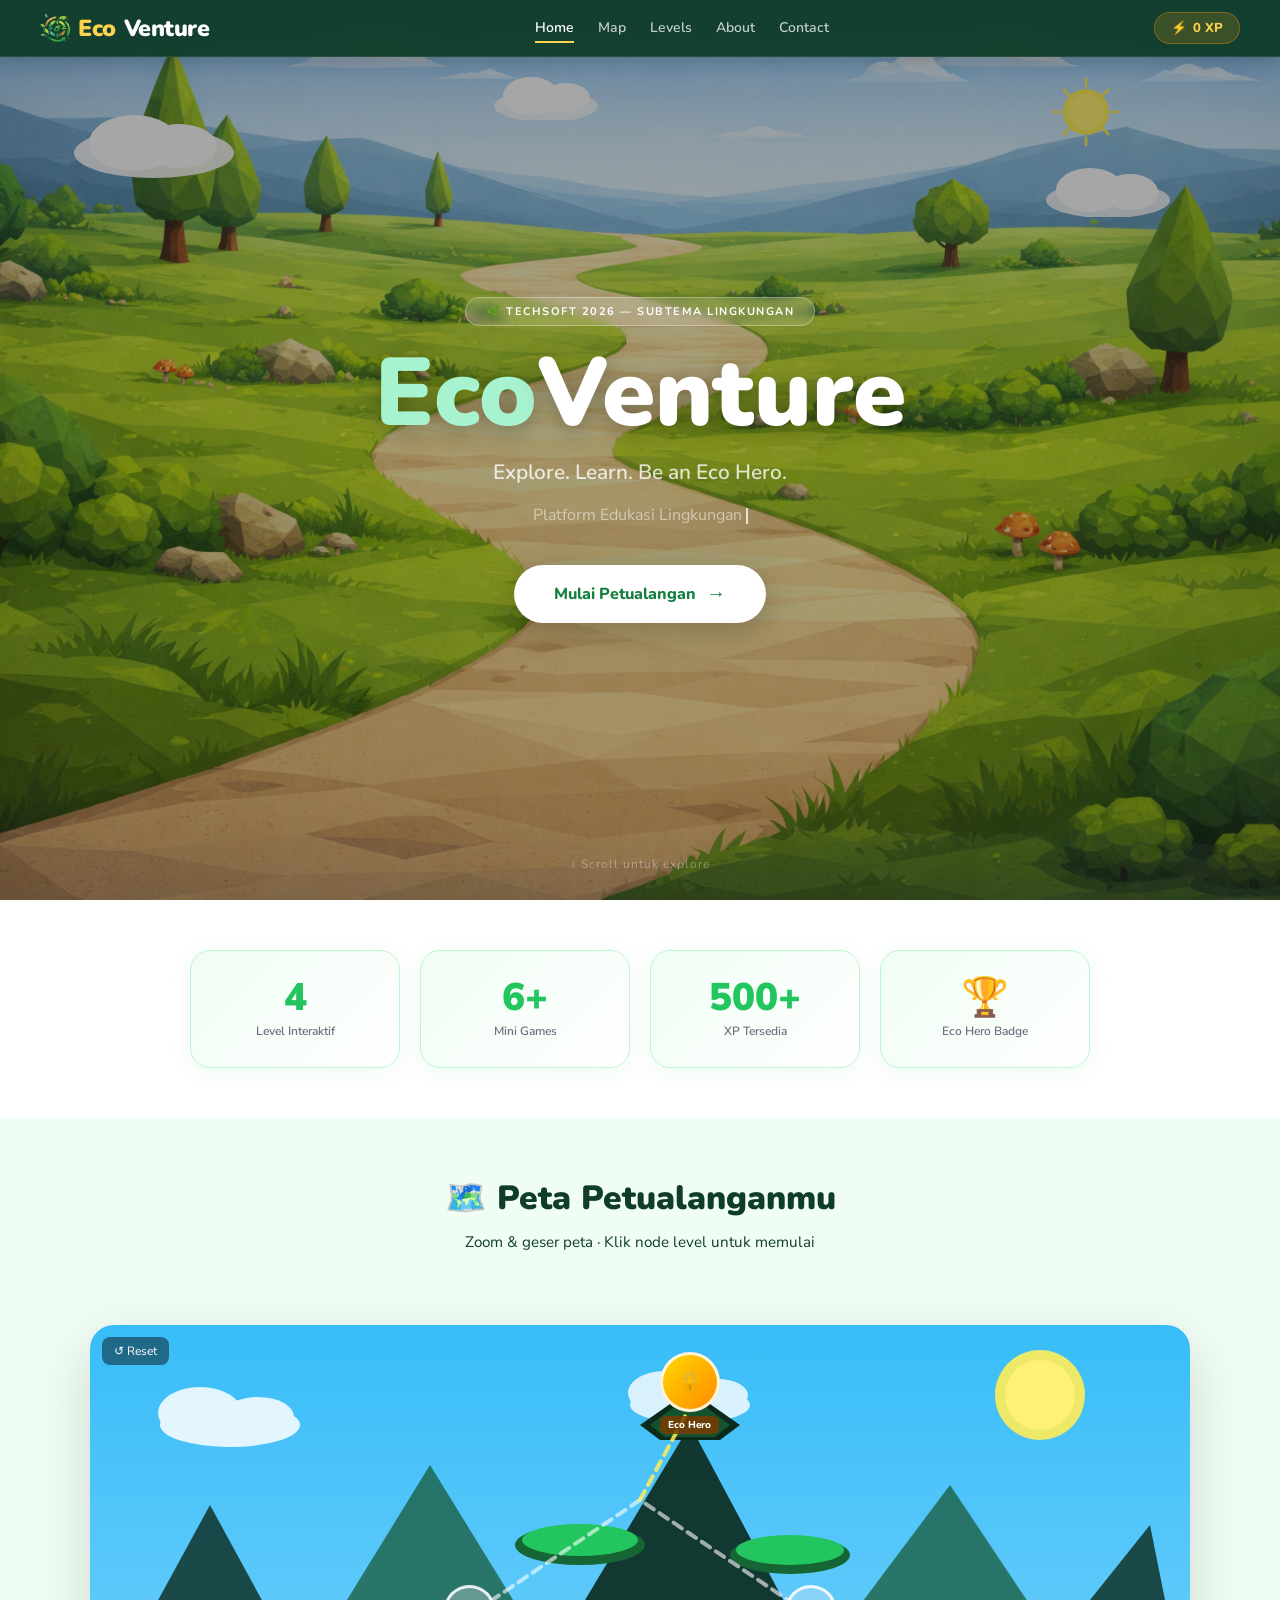
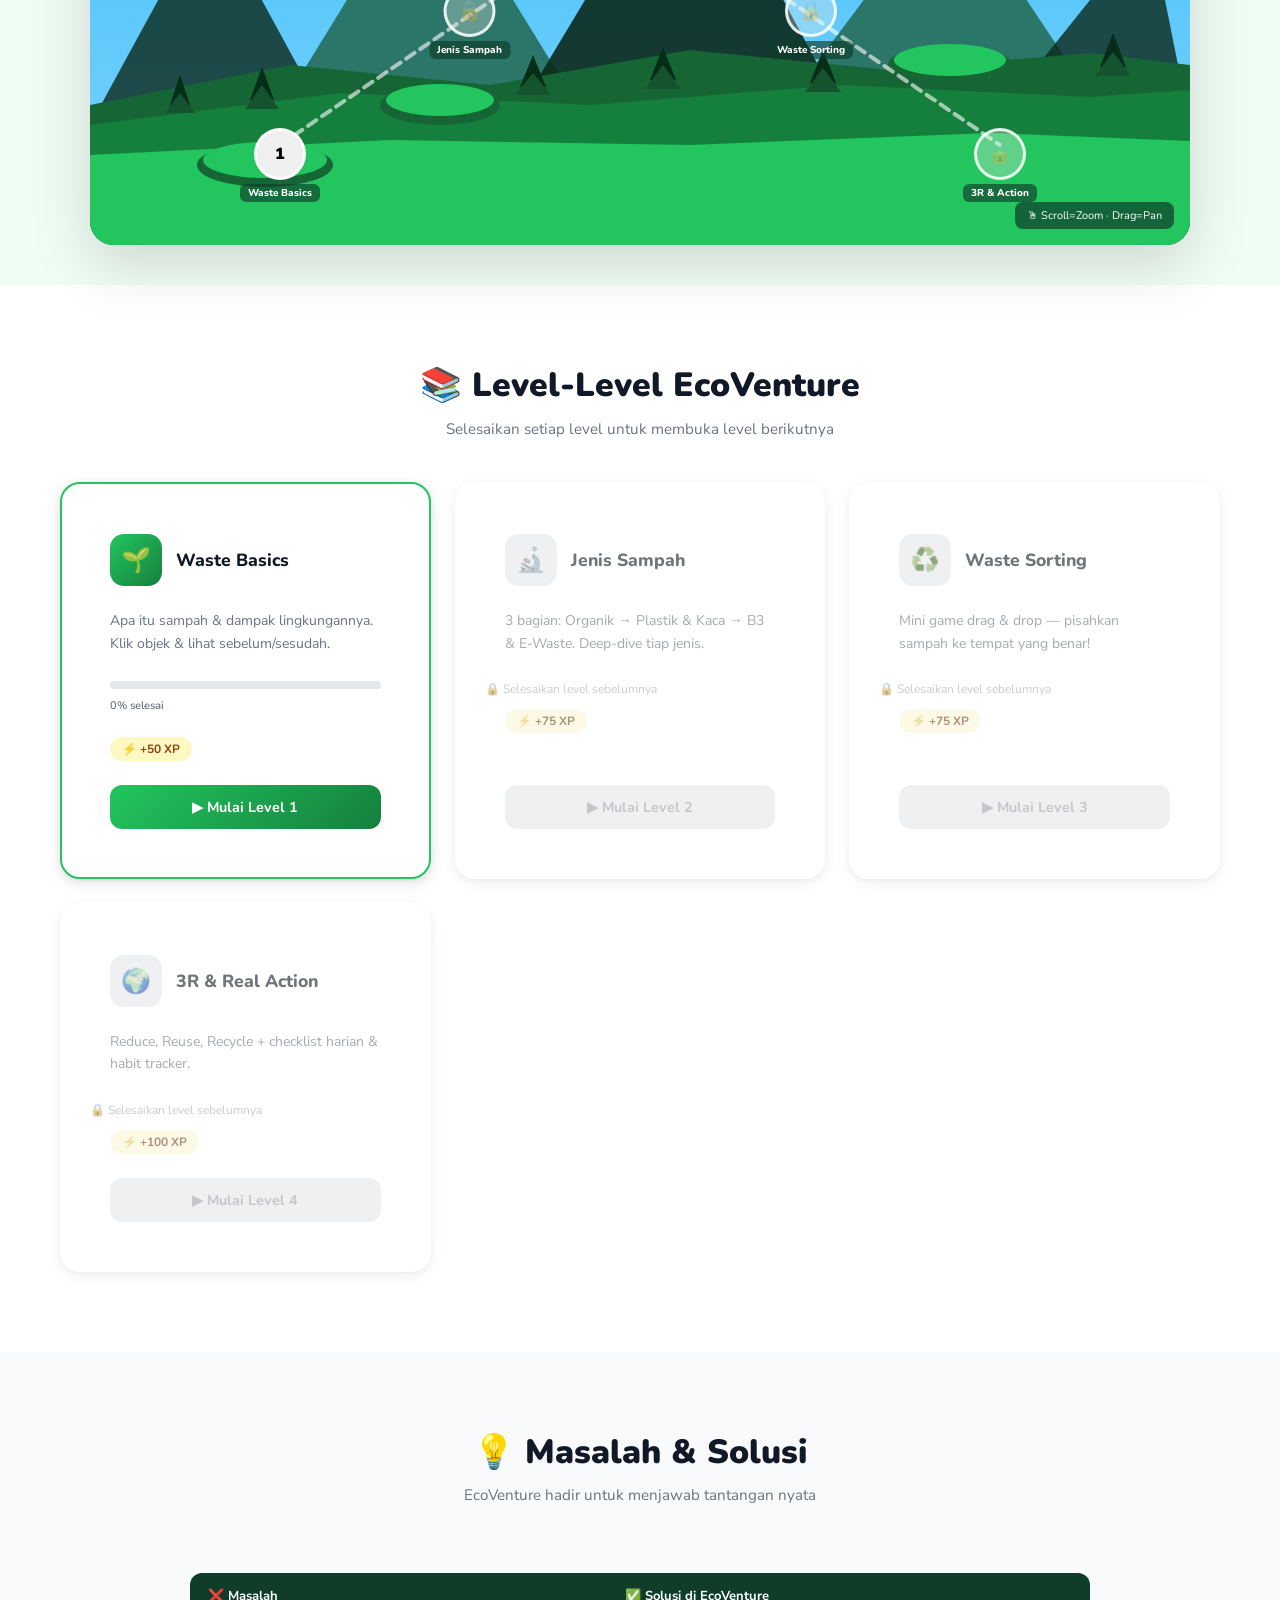
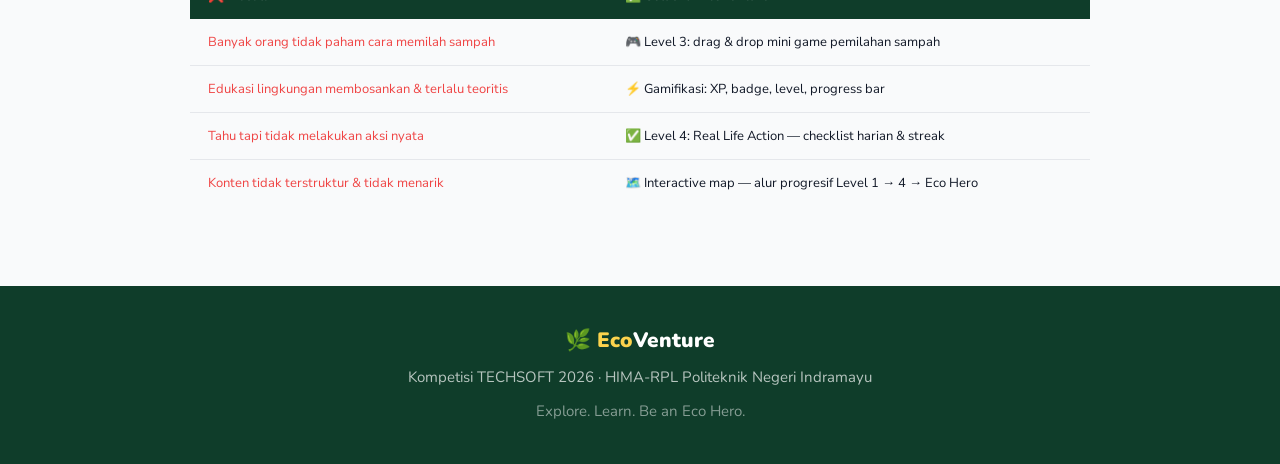
==== index.html @ c4dda7bf "Add files via upload" ====
<!DOCTYPE html>
<html lang="id">
<head>
<meta charset="UTF-8">
<meta name="viewport" content="width=device-width,initial-scale=1.0">
<title>EcoVenture — Explore. Learn. Be an Eco Hero.</title>
<meta name="description" content="Platform edukasi lingkungan berbasis gamifikasi. Selesaikan level, kumpulkan XP, dan jadilah Eco Hero!">
<link rel="preconnect" href="https://fonts.googleapis.com">
<link href="https://fonts.googleapis.com/css2?family=Nunito:wght@400;600;700;800;900&family=Nunito+Sans:wght@400;600&display=swap" rel="stylesheet">
<link rel="stylesheet" href="css/main.css">
<link rel="icon" type="image/svg+xml" href="/favicon.svg" />
<script type="module" crossorigin src="/assets/index-Bu__6EXt.js"></script>
<link rel="stylesheet" crossorigin href="/assets/index-DVGORi05.css">
<style>
/* ── Hero ── */
.hero {
  min-height: 100vh;
  background: url('assets/land1.png') center/cover no-repeat;
  position: relative;
  overflow: hidden;

  display: flex;
  flex-direction: column;
  justify-content: center;
  align-items: center;

  text-align: center;
  padding: 100px 20px 80px;
  color: #fff;
}
.hero::before {
  content: ''; position: absolute; inset: 0;
  background: url("data:image/svg+xml,%3Csvg width='80' height='80' viewBox='0 0 80 80' xmlns='http://www.w3.org/2000/svg'%3E%3Cg fill='none'%3E%3Ccircle cx='40' cy='40' r='30' stroke='%23ffffff' stroke-opacity='0.03' stroke-width='1'/%3E%3C/g%3E%3C/svg%3E");
  pointer-events: none;
}
.hero::after {
  content: '';
  position: absolute;
  inset: 0;
  background: rgba(0,0,0,0.35); /* atur 0.2–0.5 sesuai selera */
  z-index: 1;
}
.hero-text {
  position: relative;
  z-index: 2;
}
.hero-badge {
  display: inline-block; background: rgba(255,255,255,.15);
  border: 1px solid rgba(255,255,255,.3); border-radius: 50px;
  padding: 6px 20px; font-size: 11px; font-weight: 700; letter-spacing: 1.5px;
  text-transform: uppercase; margin-bottom: 20px; backdrop-filter: blur(4px);
}
.hero-logo {
  font-size: clamp(3.5rem, 9vw, 6rem); font-weight: 900;
  line-height: 1; margin-bottom: 12px; position: relative;
  text-shadow: 0 4px 24px rgba(0,0,0,.3);
}
.hero-logo .eco { color: #A7F3D0; }
.hero-logo .venture { color: #fff; }
.hero-tagline {
  font-size: clamp(1rem, 2.5vw, 1.3rem); font-weight: 600;
  opacity: .9; margin-bottom: 10px;
}
.hero-typewriter {
  font-size: clamp(.85rem, 2vw, 1rem); opacity: .75;
  min-height: 1.6em; margin-bottom: 36px; font-family: 'Nunito Sans', sans-serif;
}
.cursor {
  display: inline-block; width: 2px; height: 1em;
  background: #fff; vertical-align: middle;
  animation: blink 1s step-end infinite;
}
@keyframes blink { 0%,100%{opacity:1} 50%{opacity:0} }
.hero-cta {
  background: #fff; color: #15803D;
  padding: 16px 40px; border-radius: 50px;
  font-weight: 800; font-size: 1rem; text-decoration: none;
  display: inline-flex; align-items: center; gap: 10px;
  box-shadow: 0 8px 32px rgba(0,0,0,.2);
  transition: all .25s; position: relative;
}
.hero-cta:hover { background: #A7F3D0; transform: translateY(-3px) scale(1.03); box-shadow: 0 14px 40px rgba(0,0,0,.25); }
.hero-cta .arrow { transition: transform .25s; font-size: 1.2rem; }
.hero-cta:hover .arrow { transform: translateX(5px); }
.scroll-hint {
  position: absolute; bottom: 28px; left: 50%; transform: translateX(-50%);
  font-size: 12px; opacity: .6; letter-spacing: 1px;
  animation: bounce 2s ease-in-out infinite;
}
@keyframes bounce { 0%,100%{transform:translateX(-50%) translateY(0)} 50%{transform:translateX(-50%) translateY(8px)} }

/* Landscape SVG */
.hero-landscape {
  position: absolute; bottom: 0; left: 0; width: 100%; pointer-events: none; z-index: 1;
}
.hero-text { position: relative; z-index: 2; }
.hero-clouds { position: absolute; inset: 0; pointer-events: none; z-index: 1; }
.hero-cloud { position: absolute; animation: cloudFloat 8s ease-in-out infinite; }
.hero-cloud:nth-child(2){animation-delay:-3s;animation-duration:11s}
.hero-cloud:nth-child(3){animation-delay:-6s;animation-duration:7s}
@keyframes cloudFloat{0%,100%{transform:translateX(0)}50%{transform:translateX(20px)}}
@keyframes spin{from{transform:rotate(0deg)}to{transform:rotate(360deg)}}

/* Stats */
.stats-strip { background: #fff; padding: 50px 40px; }
.stats-row { display: flex; gap: 20px; flex-wrap: wrap; justify-content: center; max-width: 900px; margin: 0 auto; }
.stat-box {
  background: linear-gradient(135deg, #F0FDF4, #fff);
  border: 1.5px solid #BBF7D0; border-radius: 20px;
  padding: 28px 32px; text-align: center; flex: 1; min-width: 150px;
  box-shadow: 0 4px 20px rgba(34,197,94,.08);
  transition: transform .25s, box-shadow .25s;
}
.stat-box:hover { transform: translateY(-4px); box-shadow: 0 12px 32px rgba(34,197,94,.15); }
.stat-box .num { font-size: 2.4rem; font-weight: 900; color: var(--green); line-height: 1; }
.stat-box .lbl { font-size: 12px; color: #6B7280; font-weight: 600; margin-top: 6px; }

/* Levels grid */
.levels-grid {
  display: grid;
  grid-template-columns: repeat(auto-fill, minmax(280px, 1fr));
  gap: 24px; max-width: 1200px; margin: 0 auto; padding: 0 20px;
}
.level-card {
  background: #fff; border-radius: 20px;
  padding: 28px; box-shadow: var(--shadow-md);
  border: 2px solid transparent;
  transition: transform .3s, box-shadow .3s;
  display: flex; flex-direction: column; gap: 12px;
}
.level-card:hover:not(.locked) { transform: translateY(-6px); box-shadow: var(--shadow-xl); }
.level-card.active { border-color: var(--green); }
.level-card.done { border-color: #86EFAC; background: linear-gradient(135deg,#F0FDF4,#fff); }
.level-card.locked { opacity: .6; filter: grayscale(.4); }
.card-header { display: flex; align-items: center; gap: 14px; }
.card-num {
  width: 52px; height: 52px; border-radius: 14px;
  display: flex; align-items: center; justify-content: center;
  font-size: 1.5rem; font-weight: 900; flex-shrink: 0;
  background: linear-gradient(135deg, #22C55E, #15803D); color: #fff;
}
.card-num.done { background: linear-gradient(135deg, #86EFAC, #22C55E); }
.card-num.locked { background: #E5E7EB; color: #9CA3AF; }
.card-title { font-size: 1.1rem; font-weight: 800; color: #111827; }
.card-desc { font-size: .875rem; color: #6B7280; line-height: 1.6; }
.progress-wrap { display: flex; flex-direction: column; gap: 5px; }
.progress-bar { height: 8px; background: #E5E7EB; border-radius: 99px; overflow: hidden; }
.progress-fill { height: 100%; background: linear-gradient(90deg, #22C55E, #15803D); border-radius: 99px; transition: width .6s; }
.progress-label { font-size: 11px; color: #6B7280; font-weight: 600; }
.card-xp {
  display: inline-flex; align-items: center; gap: 5px;
  background: #FEF9C3; color: #92400E; border-radius: 99px;
  padding: 4px 12px; font-size: 12px; font-weight: 700; width: fit-content;
}
.card-cta {
  background: linear-gradient(135deg, #22C55E, #15803D);
  color: #fff; border-radius: 12px; padding: 12px 20px;
  font-weight: 700; font-size: .9rem; text-decoration: none;
  text-align: center; margin-top: auto;
  transition: opacity .2s, transform .2s;
}
.card-cta:hover:not(.locked) { opacity: .9; transform: translateY(-1px); }
.card-cta.locked { background: #E5E7EB; color: #9CA3AF; cursor: not-allowed; }

/* Problem/Solution table */
.prob-sol { width:100%; border-collapse:collapse; margin-top:24px; }
.prob-sol th { background: var(--forest); color:#fff; padding:14px 18px; text-align:left; font-size:13px; font-weight:700; }
.prob-sol th:first-child { border-radius: 12px 0 0 0; }
.prob-sol th:last-child { border-radius: 0 12px 0 0; }
.prob-sol td { padding:14px 18px; border-bottom:1px solid #E5E7EB; font-size:13px; vertical-align:top; }
.prob-sol tr:last-child td { border-bottom:none; }
.prob-sol tr:nth-child(even) td { background:#F9FAFB; }
.prob-sol tr td:first-child { color: #EF4444; }

/* Intro modal */
#intro-modal {
  position:fixed; inset:0; z-index:3000;
  background:rgba(0,0,0,.75); backdrop-filter:blur(8px);
  display:flex; align-items:center; justify-content:center; padding:20px;
  opacity:0; pointer-events:none; transition:.4s;
}
#intro-modal.open { opacity:1; pointer-events:all; }
.intro-box {
  background: linear-gradient(145deg, #0F3D2A, #1A5C3A);
  color:#fff; border-radius:28px; padding:40px; max-width:540px; width:100%;
  box-shadow: 0 30px 80px rgba(0,0,0,.5);
  border: 1px solid rgba(255,255,255,.1);
  transform: scale(.9) translateY(20px); transition:.4s;
}
#intro-modal.open .intro-box { transform: scale(1) translateY(0); }
.intro-box .story {
  font-family:'Nunito Sans',sans-serif; font-size:15px; line-height:1.8;
  color:rgba(255,255,255,.88); margin:20px 0; min-height:80px;
}
.intro-progress { display:flex; gap:6px; margin-bottom:20px; }
.intro-dot { width:8px; height:8px; border-radius:50%; background:rgba(255,255,255,.3); transition:.3s; }
.intro-dot.active { background:var(--amber-lt); width:20px; border-radius:4px; }
.intro-btn {
  background: var(--green); color:#fff; border-radius:12px;
  padding:12px 28px; font-weight:700; font-size:14px; border:none; cursor:pointer;
  transition:.2s; font-family:'Nunito',sans-serif;
}
.intro-btn:hover { background:#16A34A; transform:scale(1.03); }
.intro-btn-skip {
  background:rgba(255,255,255,.1); color:rgba(255,255,255,.7);
  border:1px solid rgba(255,255,255,.2);
}

/* Map path SVG */
.path-svg { position:absolute; top:0; left:0; width:100%; height:100%; z-index:10; pointer-events:none; }

/* Section utility */
.section { padding: 80px 40px; }
.section-bg-white { background: #fff; }
.section-bg-light { background: #F9FAFB; }
.section-title { font-size: clamp(1.5rem, 3vw, 2.1rem); font-weight: 900; text-align: center; margin-bottom: 10px; color: #111827; }
.section-sub { text-align: center; color: #6B7280; font-size: .95rem; margin-bottom: 40px; }
.reveal { opacity:0; transform:translateY(30px); transition:.6s ease; }
.reveal.visible { opacity:1; transform:none; }
</style>
</head>
<body>

<!-- Nav injected by JS -->
<div id="nav-placeholder"></div>
<script src="js/state.js"></script>
<script src="js/nav.js"></script>

<!-- ══════ HERO ══════ -->
<section class="hero" id="hero">
  <div class="hero-clouds" aria-hidden="true">
    <svg class="hero-cloud" style="top:12%;left:5%;width:180px" viewBox="0 0 180 70" xmlns="http://www.w3.org/2000/svg">
      <ellipse cx="90" cy="45" rx="80" ry="25" fill="white" opacity=".9"/>
      <ellipse cx="70" cy="35" rx="45" ry="28" fill="white"/>
      <ellipse cx="115" cy="38" rx="38" ry="22" fill="white"/>
    </svg>
    <svg class="hero-cloud" style="top:18%;right:8%;width:140px" viewBox="0 0 140 55" xmlns="http://www.w3.org/2000/svg">
      <ellipse cx="70" cy="38" rx="62" ry="18" fill="white" opacity=".85"/>
      <ellipse cx="52" cy="28" rx="34" ry="22" fill="white"/>
      <ellipse cx="92" cy="30" rx="28" ry="18" fill="white"/>
    </svg>
    <svg class="hero-cloud" style="top:8%;left:38%;width:120px" viewBox="0 0 120 48" xmlns="http://www.w3.org/2000/svg">
      <ellipse cx="60" cy="34" rx="52" ry="16" fill="white" opacity=".75"/>
      <ellipse cx="45" cy="24" rx="28" ry="19" fill="white"/>
      <ellipse cx="80" cy="26" rx="24" ry="15" fill="white"/>
    </svg>
    <!-- Sun spinning -->
    <svg style="position:absolute;top:8%;right:12%;width:80px;animation:spin 60s linear infinite" viewBox="0 0 90 90" xmlns="http://www.w3.org/2000/svg">
      <circle cx="45" cy="45" r="26" fill="#FFEE58"/>
      <circle cx="45" cy="45" r="20" fill="#FFF176"/>
      <g stroke="#FFEE58" stroke-width="3" stroke-linecap="round">
        <line x1="45" y1="8"  x2="45" y2="16"/>
        <line x1="45" y1="74" x2="45" y2="82"/>
        <line x1="8"  y1="45" x2="16" y2="45"/>
        <line x1="74" y1="45" x2="82" y2="45"/>
        <line x1="20" y1="20" x2="26" y2="26"/>
        <line x1="64" y1="64" x2="70" y2="70"/>
        <line x1="70" y1="20" x2="64" y2="26"/>
        <line x1="26" y1="64" x2="20" y2="70"/>
      </g>
    </svg>
  </div>

  <div class="hero-text">
    <div class="hero-badge">🌿 TECHSOFT 2026 — Subtema Lingkungan</div>
    <h1 class="hero-logo"><span class="eco">Eco</span><span class="venture">Venture</span></h1>
    <p class="hero-tagline">Explore. Learn. Be an Eco Hero.</p>
    <p class="hero-typewriter" id="typewriter"><span class="cursor"></span></p>
    <a href="#" class="hero-cta" id="start-btn">
      Mulai Petualangan <span class="arrow">→</span>
    </a>
  </div>

  <!-- Low-poly landscape -->
  
  <div class="scroll-hint">↓ Scroll untuk explore</div>
</section>

<!-- ══════ STATS ══════ -->
<div class="stats-strip">
  <div class="stats-row reveal">
    <div class="stat-box"><div class="num">4</div><div class="lbl">Level Interaktif</div></div>
    <div class="stat-box"><div class="num">6+</div><div class="lbl">Mini Games</div></div>
    <div class="stat-box"><div class="num">500+</div><div class="lbl">XP Tersedia</div></div>
    <div class="stat-box"><div class="num">🏆</div><div class="lbl">Eco Hero Badge</div></div>
  </div>
</div>

<!-- ══════ MAP ══════ -->
<section id="map-section" style="background:#F0FDF4;padding:60px 0 40px">
  <div style="text-align:center;padding:0 20px 30px">
    <h2 class="section-title reveal">🗺️ Peta Petualanganmu</h2>
    <p class="section-sub reveal">Zoom &amp; geser peta · Klik node level untuk memulai</p>
  </div>

  <div class="map-container" id="map-wrapper" style="cursor:grab">
    <div class="map-scene" id="map-scene">

      <svg viewBox="0 0 1100 520" xmlns="http://www.w3.org/2000/svg"
           style="position:absolute;width:100%;height:100%;top:0;left:0">
        <defs>
          <linearGradient id="skyGrad" x1="0" y1="0" x2="0" y2="1">
            <stop offset="0%"   stop-color="#38BDF8"/>
            <stop offset="100%" stop-color="#7DD3FC"/>
          </linearGradient>
        </defs>
        <rect width="1100" height="520" fill="url(#skyGrad)"/>
        <!-- Sun -->
        <circle cx="950" cy="70" r="45" fill="#FFEE58" opacity=".9"/>
        <circle cx="950" cy="70" r="35" fill="#FFF176"/>
        <!-- Mountains -->
        <polygon points="0,400 120,180 240,400"    fill="#0a2a1c" opacity=".8"/>
        <polygon points="180,400 340,140 500,400"  fill="#14532d" opacity=".7"/>
        <polygon points="420,400 600,100 760,400"  fill="#0a2a1c" opacity=".9"/>
        <polygon points="680,400 860,160 1020,400" fill="#14532d" opacity=".7"/>
        <polygon points="900,400 1060,200 1100,400" fill="#0a2a1c" opacity=".8"/>
        <!-- Ground -->
        <polygon points="0,380 200,340 400,360 600,325 800,345 1000,328 1100,340 1100,520 0,520" fill="#166534"/>
        <polygon points="0,400 250,368 500,380 750,360 1000,372 1100,365 1100,520 0,520" fill="#15803D"/>
        <polygon points="0,430 300,415 600,420 900,408 1100,416 1100,520 0,520" fill="#22C55E"/>
        <!-- Trees -->
        <g fill="#052e16">
          <polygon points="80,380  90,350  100,380"/><polygon points="75,388  90,368 105,388" fill="#14532d"/>
          <polygon points="160,375 172,342 184,375"/><polygon points="155,384 172,360 189,384" fill="#14532d"/>
          <polygon points="430,362 443,330 456,362"/><polygon points="425,370 443,348 461,370" fill="#14532d"/>
          <polygon points="560,355 573,322 586,355"/><polygon points="555,364 573,340 591,364" fill="#14532d"/>
          <polygon points="720,358 733,325 746,358"/><polygon points="715,367 733,343 751,367" fill="#14532d"/>
          <polygon points="1010,342 1023,308 1036,342"/><polygon points="1005,351 1023,327 1041,351" fill="#14532d"/>
        </g>
        <!-- Clouds -->
        <g opacity=".85">
          <ellipse cx="140" cy="100" rx="70" ry="22" fill="white"/>
          <ellipse cx="110" cy="88"  rx="42" ry="26" fill="white"/>
          <ellipse cx="168" cy="92"  rx="36" ry="20" fill="white"/>
        </g>
        <g opacity=".8">
          <ellipse cx="600" cy="80" rx="60" ry="18" fill="white"/>
          <ellipse cx="574" cy="68" rx="36" ry="22" fill="white"/>
          <ellipse cx="628" cy="70" rx="30" ry="16" fill="white"/>
        </g>
        <!-- Islands -->
        <ellipse cx="175" cy="440" rx="68" ry="22" fill="#166534"/>
        <ellipse cx="175" cy="435" rx="62" ry="18" fill="#22C55E"/>
        <ellipse cx="350" cy="380" rx="60" ry="20" fill="#166534"/>
        <ellipse cx="350" cy="375" rx="54" ry="16" fill="#22C55E"/>
        <ellipse cx="490" cy="220" rx="65" ry="20" fill="#166534"/>
        <ellipse cx="490" cy="215" rx="58" ry="16" fill="#22C55E"/>
        <ellipse cx="700" cy="230" rx="60" ry="19" fill="#166534"/>
        <ellipse cx="700" cy="225" rx="54" ry="15" fill="#22C55E"/>
        <ellipse cx="860" cy="340" rx="62" ry="20" fill="#166534"/>
        <ellipse cx="860" cy="335" rx="56" ry="16" fill="#22C55E"/>
        <!-- Summit -->
        <polygon points="550,100 600,65 650,100 630,115 570,115" fill="#0a2a1c"/>
        <polygon points="560,100 600,70 640,100 625,112 575,112" fill="#14532d"/>
        <!-- Paths -->
        <polyline points="190,420 380,290 550,175 720,290 910,420"
          fill="none" stroke="rgba(255,255,255,.6)" stroke-width="4"
          stroke-dasharray="10,7" stroke-linecap="round"/>
        <polyline points="550,175 600,82"
          fill="none" stroke="rgba(255,238,88,.85)" stroke-width="4"
          stroke-dasharray="10,7" stroke-linecap="round"/>
      </svg>

      <!-- Level Nodes -->
      <div class="level-node" data-level="1" style="left:17.3%;top:84.6%">
        <button class="node-btn">1</button>
        <span class="node-label">Waste Basics</span>
      </div>
      <div class="level-node" data-level="2" style="left:34.5%;top:57%">
        <button class="node-btn">2</button>
        <span class="node-label">Jenis Sampah</span>
      </div>
      <div class="level-node" data-level="3" style="left:65.5%;top:57%">
        <button class="node-btn">3</button>
        <span class="node-label">Waste Sorting</span>
      </div>
      <div class="level-node" data-level="4" style="left:82.7%;top:84.6%">
        <button class="node-btn">4</button>
        <span class="node-label">3R &amp; Action</span>
      </div>
      <div class="level-node" data-level="hero" style="left:54.5%;top:13%">
        <button class="node-btn" style="background:linear-gradient(135deg,#FFD700,#FF8C00);width:60px;height:60px;font-size:1.5rem">🏆</button>
        <span class="node-label" style="background:rgba(120,60,0,.85)">Eco Hero</span>
      </div>
    </div>
    <div class="map-hint">🖱 Scroll=Zoom · Drag=Pan</div>
    <button id="map-reset-zoom"
      style="position:absolute;top:12px;left:12px;z-index:50;background:rgba(0,0,0,.45);
             color:#fff;border:none;border-radius:8px;padding:6px 12px;
             font-family:'Nunito',sans-serif;font-size:12px;cursor:pointer">↺ Reset</button>
  </div>
</section>


<!-- ══════ LEVELS GRID ══════ -->
<section id="levels-section" class="section section-bg-white">
  <h2 class="section-title reveal">📚 Level-Level EcoVenture</h2>
  <p class="section-sub reveal">Selesaikan setiap level untuk membuka level berikutnya</p>
  <div class="levels-grid reveal" id="levels-grid"></div>
</section>

<!-- ══════ WHY ══════ -->
<section class="section section-bg-light reveal">
  <h2 class="section-title">💡 Masalah &amp; Solusi</h2>
  <p class="section-sub">EcoVenture hadir untuk menjawab tantangan nyata</p>
  <div style="overflow-x:auto;max-width:900px;margin:0 auto">
    <table class="prob-sol">
      <thead>
        <tr><th>❌ Masalah</th><th>✅ Solusi di EcoVenture</th></tr>
      </thead>
      <tbody>
        <tr><td>Banyak orang tidak paham cara memilah sampah</td><td>🎮 Level 3: drag &amp; drop mini game pemilahan sampah</td></tr>
        <tr><td>Edukasi lingkungan membosankan &amp; terlalu teoritis</td><td>⚡ Gamifikasi: XP, badge, level, progress bar</td></tr>
        <tr><td>Tahu tapi tidak melakukan aksi nyata</td><td>✅ Level 4: Real Life Action — checklist harian &amp; streak</td></tr>
        <tr><td>Konten tidak terstruktur &amp; tidak menarik</td><td>🗺️ Interactive map — alur progresif Level 1 → 4 → Eco Hero</td></tr>
      </tbody>
    </table>
  </div>
</section>

<!-- ══════ INTRO MODAL ══════ -->
<div id="intro-modal">
  <div class="intro-box">
    <div style="display:flex;align-items:center;gap:12px;margin-bottom:16px">
      <div style="font-size:2.5rem" id="intro-icon">🌍</div>
      <div>
        <h3 style="font-size:1.2rem;font-weight:800;margin:0">Intro Story</h3>
        <p style="font-size:12px;color:rgba(255,255,255,.6);margin:0">Awal perjalananmu</p>
      </div>
    </div>
    <div class="intro-progress" id="intro-dots"></div>
    <p class="story" id="intro-text"></p>
    <div style="display:flex;gap:12px;justify-content:flex-end">
      <button class="intro-btn intro-btn-skip" id="intro-skip">Lewati</button>
      <button class="intro-btn" id="intro-next">Lanjut →</button>
    </div>
  </div>
</div>

<footer>
  <div class="footer-logo">🌿 <span>Eco</span>Venture</div>
  <p>Kompetisi TECHSOFT 2026 · HIMA-RPL Politeknik Negeri Indramayu</p>
  <p style="margin-top:8px;opacity:.7">Explore. Learn. Be an Eco Hero.</p>
</footer>

<script src="js/map.js"></script>
<script>
  // ── Typewriter ──
  const phrases = [
    'Platform Edukasi Lingkungan Interaktif',
    'Gamified · Seru · Bermakna',
  'Jadi Eco Explorer — Raih Eco Hero!',
];
let pi=0,ci=0,deleting=false;
const tw=document.getElementById('typewriter');
function typewrite(){
  const cur=phrases[pi];
  if(!deleting){
    tw.innerHTML=cur.slice(0,++ci)+'<span class="cursor"></span>';
    if(ci===cur.length){deleting=true;setTimeout(typewrite,1800);return;}
  } else {
    tw.innerHTML=cur.slice(0,--ci)+'<span class="cursor"></span>';
    if(ci===0){deleting=false;pi=(pi+1)%phrases.length;}
  }
  setTimeout(typewrite,deleting?40:80);
}
typewrite();

// ── Levels grid ──
const levelData=[
  {id:1,icon:'🌱',name:'Waste Basics',url:'level1.html',desc:'Apa itu sampah & dampak lingkungannya. Klik objek & lihat sebelum/sesudah.',xp:50},
  {id:2,icon:'🔬',name:'Jenis Sampah',url:'level2.html',desc:'3 bagian: Organik → Plastik & Kaca → B3 & E-Waste. Deep-dive tiap jenis.',xp:75},
  {id:3,icon:'♻️',name:'Waste Sorting',url:'level3.html',desc:'Mini game drag & drop — pisahkan sampah ke tempat yang benar!',xp:75},
  {id:4,icon:'🌍',name:'3R & Real Action',url:'level4.html',desc:'Reduce, Reuse, Recycle + checklist harian & habit tracker.',xp:100},
];
const grid=document.getElementById('levels-grid');
levelData.forEach(lv=>{
  const state=EcoState.getLevelState(lv.id);
  const prog=EcoState.getLevelProgress(lv.id);
  grid.innerHTML+=`
  <div class="level-card ${state}">
    <div class="card-header">
      <div class="card-num ${state}">${state==='done'?'✓':lv.icon}</div>
      <div class="card-title">${lv.name}</div>
      </div>
      <p class="card-desc">${lv.desc}</p>
      ${state!=='locked'?`<div class="progress-wrap">
        <div class="progress-bar"><div class="progress-fill" style="width:${prog}%"></div></div>
        <span class="progress-label">${prog}% selesai</span>
        </div>`:'<span style="font-size:12px;color:#aaa">🔒 Selesaikan level sebelumnya</span>'}
        <div class="card-xp">⚡ +${lv.xp} XP</div>
    <a href="${lv.url}" class="card-cta ${state==='locked'?'locked':''}"
       ${state==='locked'?'onclick="return false;"':''}>
       ${state==='done'?'🔄 Ulang Level':'▶ Mulai Level'} ${lv.id}
       </a>
  </div>`;
});

// ── Intro story ──
const stories=[
  {icon:'🌍',text:'Bumi kita sedang dalam bahaya. Setiap hari, jutaan ton sampah dibuang sembarangan — mencemari udara, air, dan tanah.'},
  {icon:'♻️',text:'Tapi perubahan dimulai dari diri sendiri. Kamu dipilih menjadi Eco Explorer — penjelajah yang akan mempelajari cara melindungi bumi.'},
  {icon:'🗺️',text:'Ikuti peta petualangan ini. Selesaikan setiap level, kumpulkan XP dan badge, hingga akhirnya kamu menjadi... Eco Hero! 🏆'},
];
let si=0;
const introModal=document.getElementById('intro-modal');
const introText=document.getElementById('intro-text');
const introIcon=document.getElementById('intro-icon');
const introDots=document.getElementById('intro-dots');
const introNext=document.getElementById('intro-next');
function renderStory(){
  introText.textContent=stories[si].text;
  introIcon.textContent=stories[si].icon;
  introDots.innerHTML=stories.map((_,i)=>`<div class="intro-dot ${i===si?'active':''}"></div>`).join('');
  introNext.textContent=si<stories.length-1?'Lanjut →':'Ayo Mulai! 🚀';
}
document.getElementById('start-btn').addEventListener('click',e=>{
  e.preventDefault(); si=0; renderStory(); introModal.classList.add('open');
});
introNext.addEventListener('click',()=>{
  if(si<stories.length-1){si++;renderStory();}
  else{
    introModal.classList.remove('open');
    document.getElementById('map-section').scrollIntoView({behavior:'smooth'});
    showNotif('🌿 Selamat datang, Eco Explorer!');
    showXPToast(5,'Intro selesai');
    EcoState.addXP(5); updateNavXP();
  }
});
document.getElementById('intro-skip').addEventListener('click',()=>introModal.classList.remove('open'));
introModal.addEventListener('click',e=>{if(e.target===introModal)introModal.classList.remove('open');});

// ── Scroll reveal ──
const obs=new IntersectionObserver(entries=>entries.forEach(e=>{if(e.isIntersecting)e.target.classList.add('visible');}),{threshold:0.1});
document.querySelectorAll('.reveal').forEach(r=>obs.observe(r));
updateNavXP();
</script>
<script type="module" src="/assets/index-Bu__6EXt.js"></script>
</body>
</html>
---- css/main.css ----
/* =====================================================
   EcoVenture — Main Stylesheet v3
   TECHSOFT 2026 — HIMA-RPL Politeknik Negeri Indramayu
   Design: Natural Gamified — Lush & Energetic
   ===================================================== */

@import url('https://fonts.googleapis.com/css2?family=Nunito:wght@400;500;600;700;800;900&family=Nunito+Sans:wght@400;500;600&display=swap');

/* ── CSS Variables ── */
:root {
  --forest:     #0F3D2A;
  --forest-md:  #1B5E40;
  --green:      #22C55E;
  --green-lt:   #4ADE80;
  --green-dk:   #15803D;
  --green-bg:   #F0FDF4;
  --teal:       #0D9488;
  --sky:        #38BDF8;
  --sky-bg:     #F0F9FF;
  --amber:      #F59E0B;
  --amber-lt:   #FCD34D;
  --coral:      #EF4444;
  --coral-bg:   #FFF1F2;
  --purple:     #8B5CF6;
  --earth:      #92400E;
  --cream:      #FAFDF7;
  --white:      #FFFFFF;
  --dark:       #111827;
  --gray-600:   #4B5563;
  --gray-400:   #9CA3AF;
  --gray-200:   #E5E7EB;
  --gray-100:   #F9FAFB;
  --shadow-sm:  0 1px 3px rgba(0,0,0,.08), 0 1px 2px rgba(0,0,0,.06);
  --shadow-md:  0 4px 16px rgba(0,0,0,.10), 0 2px 6px rgba(0,0,0,.06);
  --shadow-lg:  0 10px 40px rgba(0,0,0,.12), 0 4px 12px rgba(0,0,0,.06);
  --shadow-xl:  0 20px 60px rgba(0,0,0,.15);
  --radius-sm:  8px;
  --radius:     14px;
  --radius-lg:  20px;
  --radius-xl:  28px;
}

.logo-icon {
  width: 30px;
  height: 30px;
}
/* ── Reset ── */
*, *::before, *::after { box-sizing: border-box; margin: 0; padding: 0; }
html { scroll-behavior: smooth; font-size: 16px; }
body {
  font-family: 'Nunito Sans', 'Nunito', sans-serif;
  color: var(--dark);
  background: var(--cream);
  overflow-x: hidden;
  -webkit-font-smoothing: antialiased;
}
a { text-decoration: none; color: inherit; }
img { max-width: 100%; display: block; }
button { cursor: pointer; font-family: 'Nunito', sans-serif; border: none; outline: none; }
ul { list-style: none; }

/* ── Typography ── */
h1, h2, h3, h4, h5 { font-family: 'Nunito', sans-serif; line-height: 1.2; }
h1 { font-size: clamp(2rem, 5vw, 3.5rem); font-weight: 900; }
h2 { font-size: clamp(1.5rem, 3vw, 2.2rem); font-weight: 800; }
h3 { font-size: clamp(1.1rem, 2vw, 1.5rem); font-weight: 700; }
p  { line-height: 1.75; font-size: clamp(14px, 1.5vw, 15px); }

/* ── Navbar ── */
.navbar {
  position: fixed; top: 0; left: 0; right: 0; z-index: 1000;
  display: flex; align-items: center; justify-content: space-between;
  padding: 12px 40px;
  background: rgba(15, 61, 42, 0.95);
  backdrop-filter: blur(12px);
  border-bottom: 1px solid rgba(255,255,255,.08);
  box-shadow: 0 2px 20px rgba(0,0,0,.2);
}
.navbar .logo {
  font-family: 'Nunito', sans-serif; font-weight: 900; font-size: 1.45rem;
  color: #fff; letter-spacing: -.5px;
  display: flex; align-items: center; gap: 8px;
}
.navbar .logo span { color: var(--amber-lt); }
.nav-links { display: flex; gap: 24px; align-items: center; }
.nav-links a {
  color: rgba(255,255,255,.75); font-family: 'Nunito', sans-serif;
  font-size: 14px; font-weight: 600;
  transition: .2s; padding: 4px 0; border-bottom: 2px solid transparent;
}
.nav-links a:hover, .nav-links a.active { color: #fff; border-bottom-color: var(--amber-lt); }
.nav-xp {
  display: flex; align-items: center; gap: 6px;
  background: rgba(245,158,11,.18); border: 1px solid rgba(245,158,11,.35);
  border-radius: 20px; padding: 6px 16px;
  font-family: 'Nunito', sans-serif; font-size: 13px;
  color: var(--amber-lt); font-weight: 800;
}
.hamburger { display: none; flex-direction: column; gap: 5px; cursor: pointer; }
.hamburger span { width: 25px; height: 2px; background: #fff; border-radius: 2px; transition: .3s; }
@media(max-width:768px){
  .navbar { padding: 12px 20px; }
  .nav-links { display: none; position: absolute; top: 100%; left: 0; right: 0;
    flex-direction: column; background: rgba(15,61,42,.98); padding: 20px;
    gap: 16px; border-bottom: 2px solid rgba(255,255,255,.1); }
  .nav-links.open { display: flex; }
  .hamburger { display: flex; }
}

/* ── XP Toast ── */
.xp-toast {
  position: fixed; bottom: 80px; right: 24px; z-index: 9999;
  background: linear-gradient(135deg, var(--forest-md), var(--forest));
  color: #fff; border-radius: var(--radius);
  padding: 10px 20px; font-family: 'Nunito', sans-serif; font-weight: 700; font-size: 15px;
  box-shadow: var(--shadow-lg);
  border: 1px solid rgba(255,255,255,.15);
  transform: translateY(20px) scale(0.9); opacity: 0;
  transition: .35s cubic-bezier(0.175, 0.885, 0.32, 1.275);
  pointer-events: none;
}
.xp-toast.show { transform: translateY(0) scale(1); opacity: 1; }
.xp-toast .xp-val { color: var(--amber-lt); font-size: 1.1em; }

/* ── Notification ── */
.notif {
  position: fixed; top: 80px; left: 50%; transform: translateX(-50%) translateY(-20px);
  background: var(--forest); color: #fff;
  border-radius: var(--radius); padding: 12px 24px;
  font-family: 'Nunito', sans-serif; font-weight: 700; font-size: 14px;
  box-shadow: var(--shadow-lg); border: 1px solid rgba(255,255,255,.15);
  opacity: 0; transition: .35s; z-index: 9999; pointer-events: none;
  white-space: nowrap;
}
.notif.show { opacity: 1; transform: translateX(-50%) translateY(0); }

/* ── Hero Section ── */
.hero {
  position: relative; min-height: 100vh;
  display: flex; flex-direction: column; align-items: center; justify-content: center;
  background: linear-gradient(175deg, #0F3D2A 0%, #15803D 40%, #22C55E 70%, #86EFAC 100%);
  overflow: hidden; padding-top: 70px;
}
.hero-text { position: relative; z-index: 10; text-align: center; padding: 0 20px; }
.hero-badge {
  display: inline-block; background: rgba(255,255,255,.15);
  border: 1px solid rgba(255,255,255,.3); border-radius: 20px;
  padding: 6px 18px; font-family: 'Nunito', sans-serif;
  font-size: 12px; font-weight: 700; color: #fff; letter-spacing: 1.5px;
  text-transform: uppercase; margin-bottom: 20px; backdrop-filter: blur(4px);
}
.hero-title {
  font-size: clamp(3rem, 8vw, 5.5rem); font-weight: 900; color: #fff;
  text-shadow: 0 4px 30px rgba(0,0,0,.25); margin-bottom: 8px;
}
.hero-title .eco { color: var(--amber-lt); }
.hero-tagline {
  font-family: 'Nunito', sans-serif; font-size: clamp(1rem, 2vw, 1.2rem);
  color: rgba(255,255,255,.88); font-weight: 600; margin-bottom: 8px;
}
.hero-typewriter {
  font-family: 'Nunito', sans-serif; font-size: clamp(.9rem, 1.5vw, 1rem);
  color: rgba(255,255,255,.7); min-height: 28px; margin-bottom: 36px;
}
.hero-cta {
  display: inline-flex; align-items: center; gap: 10px;
  background: var(--amber-lt); color: var(--forest);
  border-radius: 50px; padding: 15px 40px;
  font-size: 1rem; font-weight: 800; font-family: 'Nunito', sans-serif;
  box-shadow: 0 8px 32px rgba(245,159,11,.5);
  transition: .25s transform, .25s box-shadow;
}
.hero-cta:hover { transform: translateY(-3px); box-shadow: 0 14px 40px rgba(245,159,11,.55); }
.hero-cta .arrow { font-size: 1.2rem; transition: .25s; }
.hero-cta:hover .arrow { transform: translateX(4px); }
.scroll-hint {
  position: absolute; bottom: 28px; left: 50%; transform: translateX(-50%);
  z-index: 10; color: rgba(255,255,255,.6); font-size: 12px; font-family: 'Nunito', sans-serif;
  animation: bounce 2s infinite;
}
@keyframes bounce {
  0%,100% { transform: translateX(-50%) translateY(0); }
  50% { transform: translateX(-50%) translateY(-8px); }
}

/* ── Section shared ── */
.section { padding: 80px 40px; max-width: 1200px; margin: 0 auto; }
.section-bg-white { background: #fff; max-width: none; padding: 80px 40px; }
.section-bg-light { background: var(--green-bg); max-width: none; padding: 80px 40px; }
.section-title {
  font-family: 'Nunito', sans-serif; font-weight: 900;
  color: var(--forest); text-align: center; margin-bottom: 10px;
}
.section-sub { text-align: center; color: var(--gray-600); margin-bottom: 50px; font-size: 1rem; }

/* ── Map Section ── */
#map-section {
  padding: 60px 0;
  background: linear-gradient(180deg, #7DD3FC 0%, #BAE6FD 30%, #BBF7D0 70%, #86EFAC 100%);
}
#map-section .section-title, #map-section .section-sub { color: #0F3D2A; }
.map-container {
  position: relative; width: 100%; max-width: 1100px;
  height: 520px; margin: 0 auto;
  border-radius: 24px; overflow: hidden;
  box-shadow: var(--shadow-xl);
  cursor: grab; user-select: none;
}
.map-container:active { cursor: grabbing; }
.map-scene {
  position: absolute; width: 100%; height: 100%;
  transform-origin: center center;
  transition: transform .1s ease;
}
.map-hint {
  position: absolute; bottom: 16px; right: 16px; z-index: 50;
  background: rgba(15,61,42,.7); color: #fff;
  border-radius: 8px; padding: 6px 12px; font-size: 11px;
  font-family: 'Nunito', sans-serif; pointer-events: none;
}
.level-node {
  position: absolute; transform: translate(-50%,-50%);
  display: flex; flex-direction: column; align-items: center; gap: 4px; z-index: 20;
}
.node-btn {
  width: 52px; height: 52px; border-radius: 50%;
  display: flex; align-items: center; justify-content: center;
  font-family: 'Nunito', sans-serif; font-weight: 900; font-size: 16px;
  border: 3px solid rgba(255,255,255,.85);
  transition: .2s transform, .2s box-shadow;
}
.node-btn:hover:not([disabled]) { transform: scale(1.18); }
.node-locked .node-btn { background: #9CA3AF; color: rgba(255,255,255,.5); cursor: not-allowed; filter: grayscale(.7); }
.node-active .node-btn {
  background: linear-gradient(135deg, var(--amber-lt), #F59E0B);
  color: var(--forest); animation: pulse-node 2s infinite;
  box-shadow: 0 0 0 0 rgba(252,211,77,.7);
}
@keyframes pulse-node {
  0% { box-shadow: 0 0 0 0 rgba(252,211,77,.7); }
  70% { box-shadow: 0 0 0 18px rgba(252,211,77,0); }
  100% { box-shadow: 0 0 0 0 rgba(252,211,77,0); }
}
.node-done .node-btn {
  background: linear-gradient(135deg, var(--green), var(--green-dk)); color: #fff;
}
.node-label {
  font-family: 'Nunito', sans-serif; font-size: 10px; font-weight: 800;
  color: #fff; text-align: center;
  background: rgba(15,61,42,.65); border-radius: 6px; padding: 2px 8px;
  white-space: nowrap; max-width: 90px;
}
.node-done .node-label { background: rgba(21,128,61,.8); }
.node-locked .node-label { opacity: .6; }

/* ── Level Cards Grid ── */
.levels-grid {
  display: grid; grid-template-columns: repeat(auto-fit, minmax(260px, 1fr));
  gap: 20px; padding: 0 20px; max-width: 1100px; margin: 0 auto;
}
.level-card {
  background: #fff; border-radius: var(--radius-lg); overflow: hidden;
  box-shadow: var(--shadow-md);
  transition: .3s transform, .3s box-shadow;
  border: 2px solid transparent;
}
.level-card:hover { transform: translateY(-4px); box-shadow: var(--shadow-lg); }
.level-card.done { border-color: var(--green); }
.level-card.locked { opacity: .65; }
.card-header {
  padding: 22px 20px 12px;
  display: flex; align-items: center; gap: 14px;
}
.card-num {
  width: 46px; height: 46px; border-radius: 14px;
  display: flex; align-items: center; justify-content: center;
  font-size: 1.4rem; background: var(--green-bg);
  flex-shrink: 0;
}
.card-num.done { background: var(--green-dk); font-size: 1.1rem; color: #fff; font-weight: 900; }
.card-title { font-family: 'Nunito', sans-serif; font-weight: 800; font-size: 1rem; color: var(--forest); }
.card-desc { padding: 0 20px 14px; font-size: .85rem; color: var(--gray-600); line-height: 1.6; }
.progress-wrap { padding: 0 20px 12px; }
.progress-bar { height: 8px; background: var(--gray-200); border-radius: 99px; overflow: hidden; }
.progress-fill { height: 100%; background: linear-gradient(90deg, var(--green), var(--green-lt)); border-radius: 99px; transition: width .6s ease; }
.progress-label { font-size: 11px; color: var(--green-dk); font-weight: 700; margin-top: 4px; }
.card-xp {
  display: inline-block; margin: 0 20px 12px;
  background: var(--amber-lt); color: var(--forest);
  border-radius: 20px; padding: 2px 12px; font-size: 12px; font-weight: 800;
  font-family: 'Nunito', sans-serif;
}
.card-cta {
  display: block; margin: 0 20px 20px;
  background: linear-gradient(135deg, var(--green), var(--green-dk));
  color: #fff; border-radius: var(--radius-sm); padding: 10px 0;
  text-align: center; font-family: 'Nunito', sans-serif; font-weight: 700; font-size: .9rem;
  transition: .2s;
}
.card-cta:hover { opacity: .9; transform: translateY(-1px); }
.card-cta.locked { background: var(--gray-200); color: var(--gray-400); cursor: not-allowed; pointer-events: none; }

/* ── Spin animation ── */
@keyframes spin { to { transform: rotate(360deg); } }

/* ── Footer ── */
footer {
  background: var(--forest); color: rgba(255,255,255,.7);
  text-align: center; padding: 40px 20px;
  font-size: 14px; font-family: 'Nunito', sans-serif;
}
.footer-logo {
  font-weight: 900; font-size: 1.3rem; color: #fff; margin-bottom: 10px;
}
.footer-logo span { color: var(--amber-lt); }

/* ── Scroll reveal ── */
.reveal { opacity: 0; transform: translateY(24px); transition: .6s ease; }
.reveal.visible { opacity: 1; transform: none; }
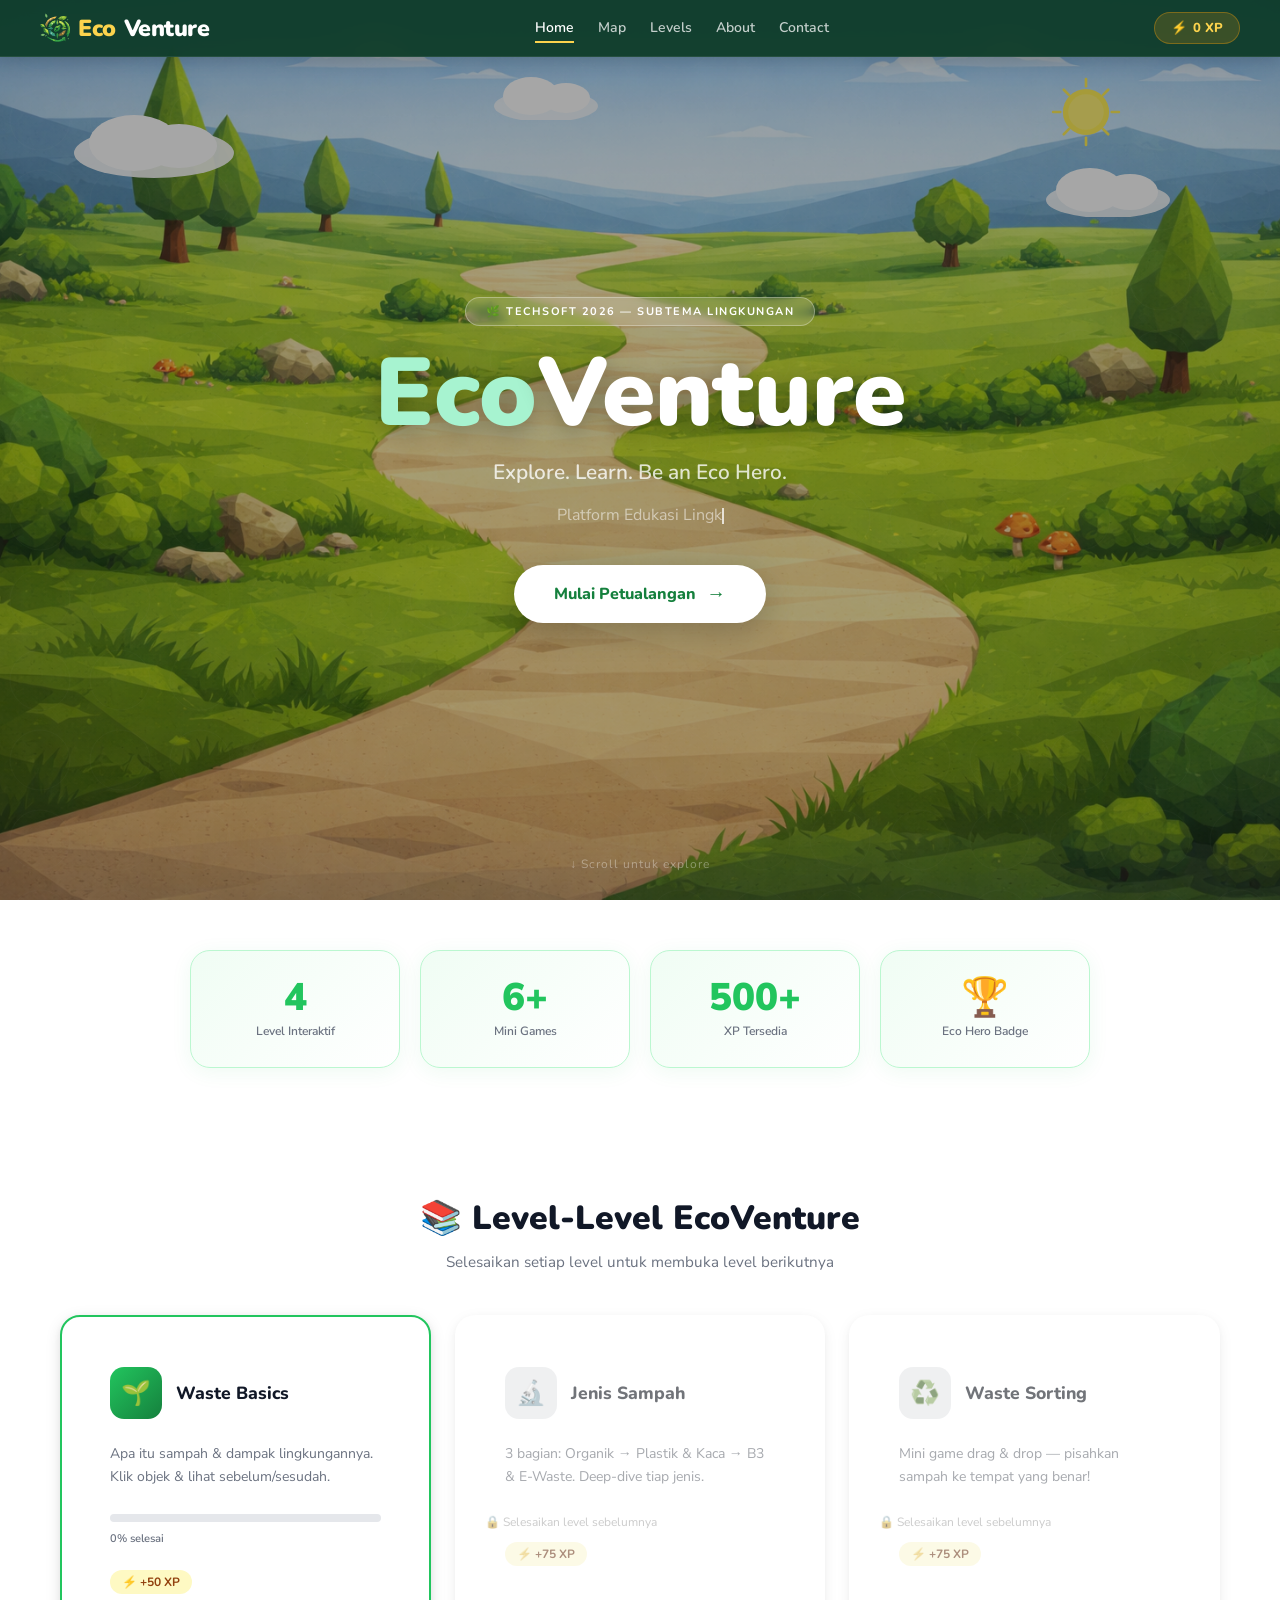
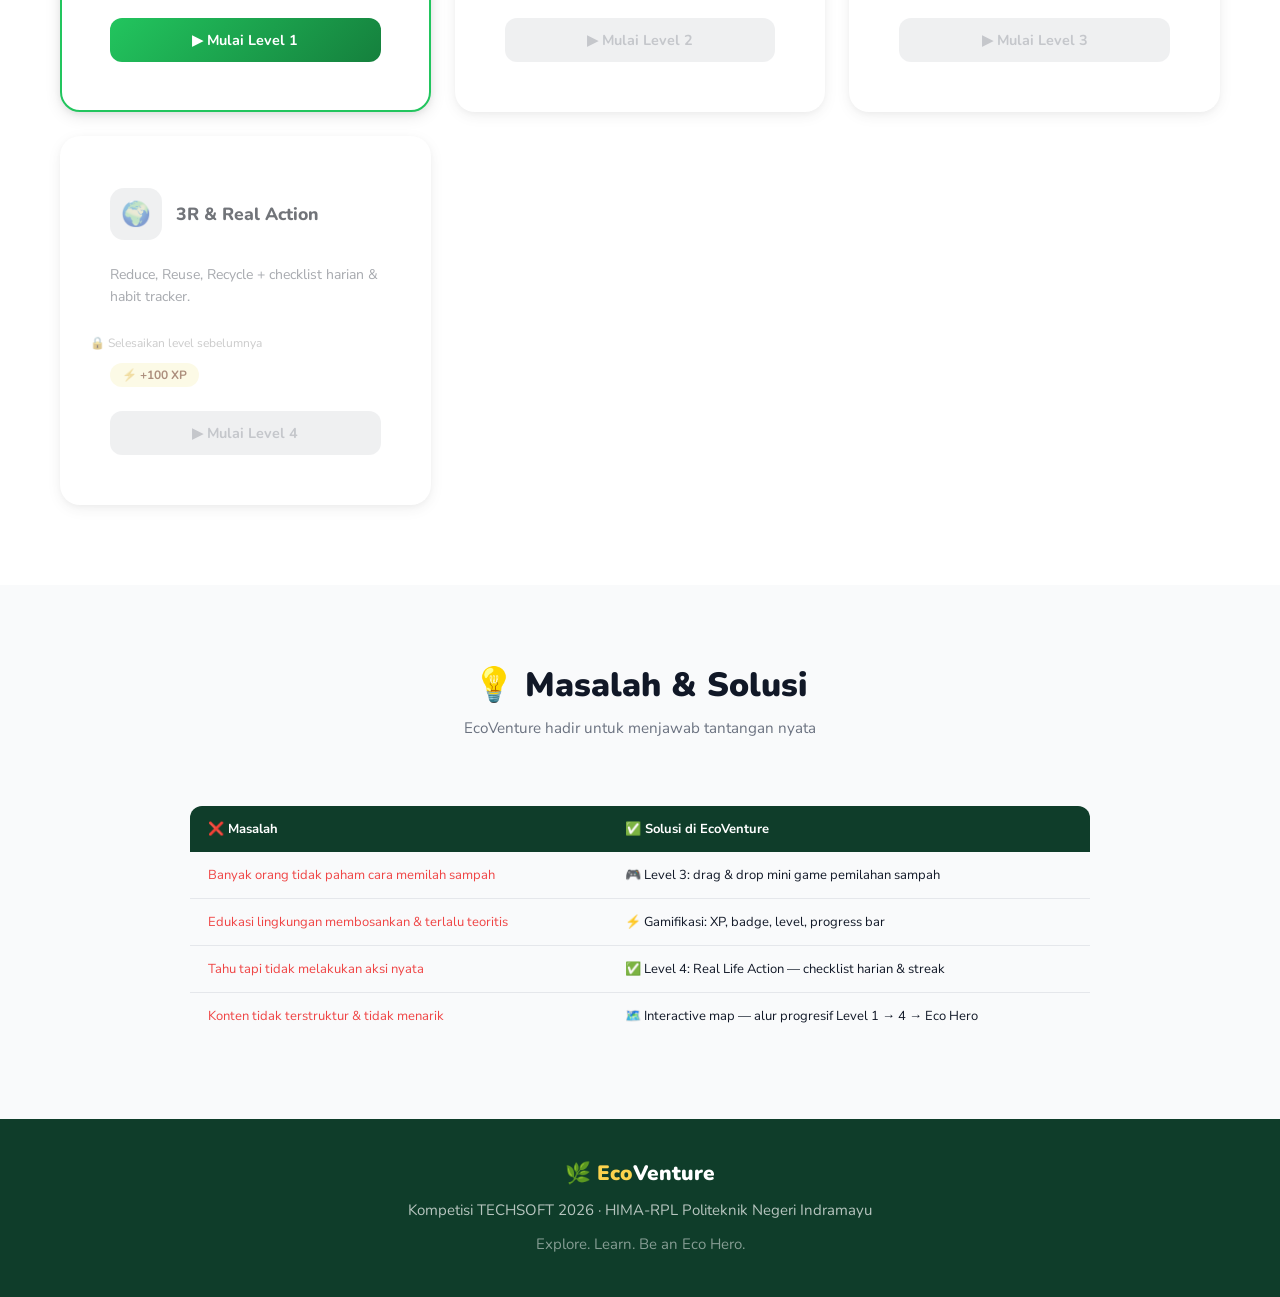
==== commit baee9e1e: "Fix background image path and update map section" ====
--- a/index.html
+++ b/index.html
@@ -15,7 +15,7 @@
 /* ── Hero ── */
 .hero {
   min-height: 100vh;
-  background: url('assets/land1.png') center/cover no-repeat;
+  background: url('/assets/land1.png') center/cover no-repeat;
   position: relative;
   overflow: hidden;
 
@@ -287,110 +287,9 @@
 </div>
 
 <!-- ══════ MAP ══════ -->
-<section id="map-section" style="background:#F0FDF4;padding:60px 0 40px">
-  <div style="text-align:center;padding:0 20px 30px">
-    <h2 class="section-title reveal">🗺️ Peta Petualanganmu</h2>
-    <p class="section-sub reveal">Zoom &amp; geser peta · Klik node level untuk memulai</p>
-  </div>
-
-  <div class="map-container" id="map-wrapper" style="cursor:grab">
-    <div class="map-scene" id="map-scene">
-
-      <svg viewBox="0 0 1100 520" xmlns="http://www.w3.org/2000/svg"
-           style="position:absolute;width:100%;height:100%;top:0;left:0">
-        <defs>
-          <linearGradient id="skyGrad" x1="0" y1="0" x2="0" y2="1">
-            <stop offset="0%"   stop-color="#38BDF8"/>
-            <stop offset="100%" stop-color="#7DD3FC"/>
-          </linearGradient>
-        </defs>
-        <rect width="1100" height="520" fill="url(#skyGrad)"/>
-        <!-- Sun -->
-        <circle cx="950" cy="70" r="45" fill="#FFEE58" opacity=".9"/>
-        <circle cx="950" cy="70" r="35" fill="#FFF176"/>
-        <!-- Mountains -->
-        <polygon points="0,400 120,180 240,400"    fill="#0a2a1c" opacity=".8"/>
-        <polygon points="180,400 340,140 500,400"  fill="#14532d" opacity=".7"/>
-        <polygon points="420,400 600,100 760,400"  fill="#0a2a1c" opacity=".9"/>
-        <polygon points="680,400 860,160 1020,400" fill="#14532d" opacity=".7"/>
-        <polygon points="900,400 1060,200 1100,400" fill="#0a2a1c" opacity=".8"/>
-        <!-- Ground -->
-        <polygon points="0,380 200,340 400,360 600,325 800,345 1000,328 1100,340 1100,520 0,520" fill="#166534"/>
-        <polygon points="0,400 250,368 500,380 750,360 1000,372 1100,365 1100,520 0,520" fill="#15803D"/>
-        <polygon points="0,430 300,415 600,420 900,408 1100,416 1100,520 0,520" fill="#22C55E"/>
-        <!-- Trees -->
-        <g fill="#052e16">
-          <polygon points="80,380  90,350  100,380"/><polygon points="75,388  90,368 105,388" fill="#14532d"/>
-          <polygon points="160,375 172,342 184,375"/><polygon points="155,384 172,360 189,384" fill="#14532d"/>
-          <polygon points="430,362 443,330 456,362"/><polygon points="425,370 443,348 461,370" fill="#14532d"/>
-          <polygon points="560,355 573,322 586,355"/><polygon points="555,364 573,340 591,364" fill="#14532d"/>
-          <polygon points="720,358 733,325 746,358"/><polygon points="715,367 733,343 751,367" fill="#14532d"/>
-          <polygon points="1010,342 1023,308 1036,342"/><polygon points="1005,351 1023,327 1041,351" fill="#14532d"/>
-        </g>
-        <!-- Clouds -->
-        <g opacity=".85">
-          <ellipse cx="140" cy="100" rx="70" ry="22" fill="white"/>
-          <ellipse cx="110" cy="88"  rx="42" ry="26" fill="white"/>
-          <ellipse cx="168" cy="92"  rx="36" ry="20" fill="white"/>
-        </g>
-        <g opacity=".8">
-          <ellipse cx="600" cy="80" rx="60" ry="18" fill="white"/>
-          <ellipse cx="574" cy="68" rx="36" ry="22" fill="white"/>
-          <ellipse cx="628" cy="70" rx="30" ry="16" fill="white"/>
-        </g>
-        <!-- Islands -->
-        <ellipse cx="175" cy="440" rx="68" ry="22" fill="#166534"/>
-        <ellipse cx="175" cy="435" rx="62" ry="18" fill="#22C55E"/>
-        <ellipse cx="350" cy="380" rx="60" ry="20" fill="#166534"/>
-        <ellipse cx="350" cy="375" rx="54" ry="16" fill="#22C55E"/>
-        <ellipse cx="490" cy="220" rx="65" ry="20" fill="#166534"/>
-        <ellipse cx="490" cy="215" rx="58" ry="16" fill="#22C55E"/>
-        <ellipse cx="700" cy="230" rx="60" ry="19" fill="#166534"/>
-        <ellipse cx="700" cy="225" rx="54" ry="15" fill="#22C55E"/>
-        <ellipse cx="860" cy="340" rx="62" ry="20" fill="#166534"/>
-        <ellipse cx="860" cy="335" rx="56" ry="16" fill="#22C55E"/>
-        <!-- Summit -->
-        <polygon points="550,100 600,65 650,100 630,115 570,115" fill="#0a2a1c"/>
-        <polygon points="560,100 600,70 640,100 625,112 575,112" fill="#14532d"/>
-        <!-- Paths -->
-        <polyline points="190,420 380,290 550,175 720,290 910,420"
-          fill="none" stroke="rgba(255,255,255,.6)" stroke-width="4"
-          stroke-dasharray="10,7" stroke-linecap="round"/>
-        <polyline points="550,175 600,82"
-          fill="none" stroke="rgba(255,238,88,.85)" stroke-width="4"
-          stroke-dasharray="10,7" stroke-linecap="round"/>
-      </svg>
-
-      <!-- Level Nodes -->
-      <div class="level-node" data-level="1" style="left:17.3%;top:84.6%">
-        <button class="node-btn">1</button>
-        <span class="node-label">Waste Basics</span>
-      </div>
-      <div class="level-node" data-level="2" style="left:34.5%;top:57%">
-        <button class="node-btn">2</button>
-        <span class="node-label">Jenis Sampah</span>
-      </div>
-      <div class="level-node" data-level="3" style="left:65.5%;top:57%">
-        <button class="node-btn">3</button>
-        <span class="node-label">Waste Sorting</span>
-      </div>
-      <div class="level-node" data-level="4" style="left:82.7%;top:84.6%">
-        <button class="node-btn">4</button>
-        <span class="node-label">3R &amp; Action</span>
-      </div>
-      <div class="level-node" data-level="hero" style="left:54.5%;top:13%">
-        <button class="node-btn" style="background:linear-gradient(135deg,#FFD700,#FF8C00);width:60px;height:60px;font-size:1.5rem">🏆</button>
-        <span class="node-label" style="background:rgba(120,60,0,.85)">Eco Hero</span>
-      </div>
-    </div>
-    <div class="map-hint">🖱 Scroll=Zoom · Drag=Pan</div>
-    <button id="map-reset-zoom"
-      style="position:absolute;top:12px;left:12px;z-index:50;background:rgba(0,0,0,.45);
-             color:#fff;border:none;border-radius:8px;padding:6px 12px;
-             font-family:'Nunito',sans-serif;font-size:12px;cursor:pointer">↺ Reset</button>
-  </div>
-</section>
-
+<div class="map-scene">
+  <div id="root"></div>
+</div>
 
 <!-- ══════ LEVELS GRID ══════ -->
 <section id="levels-section" class="section section-bg-white">
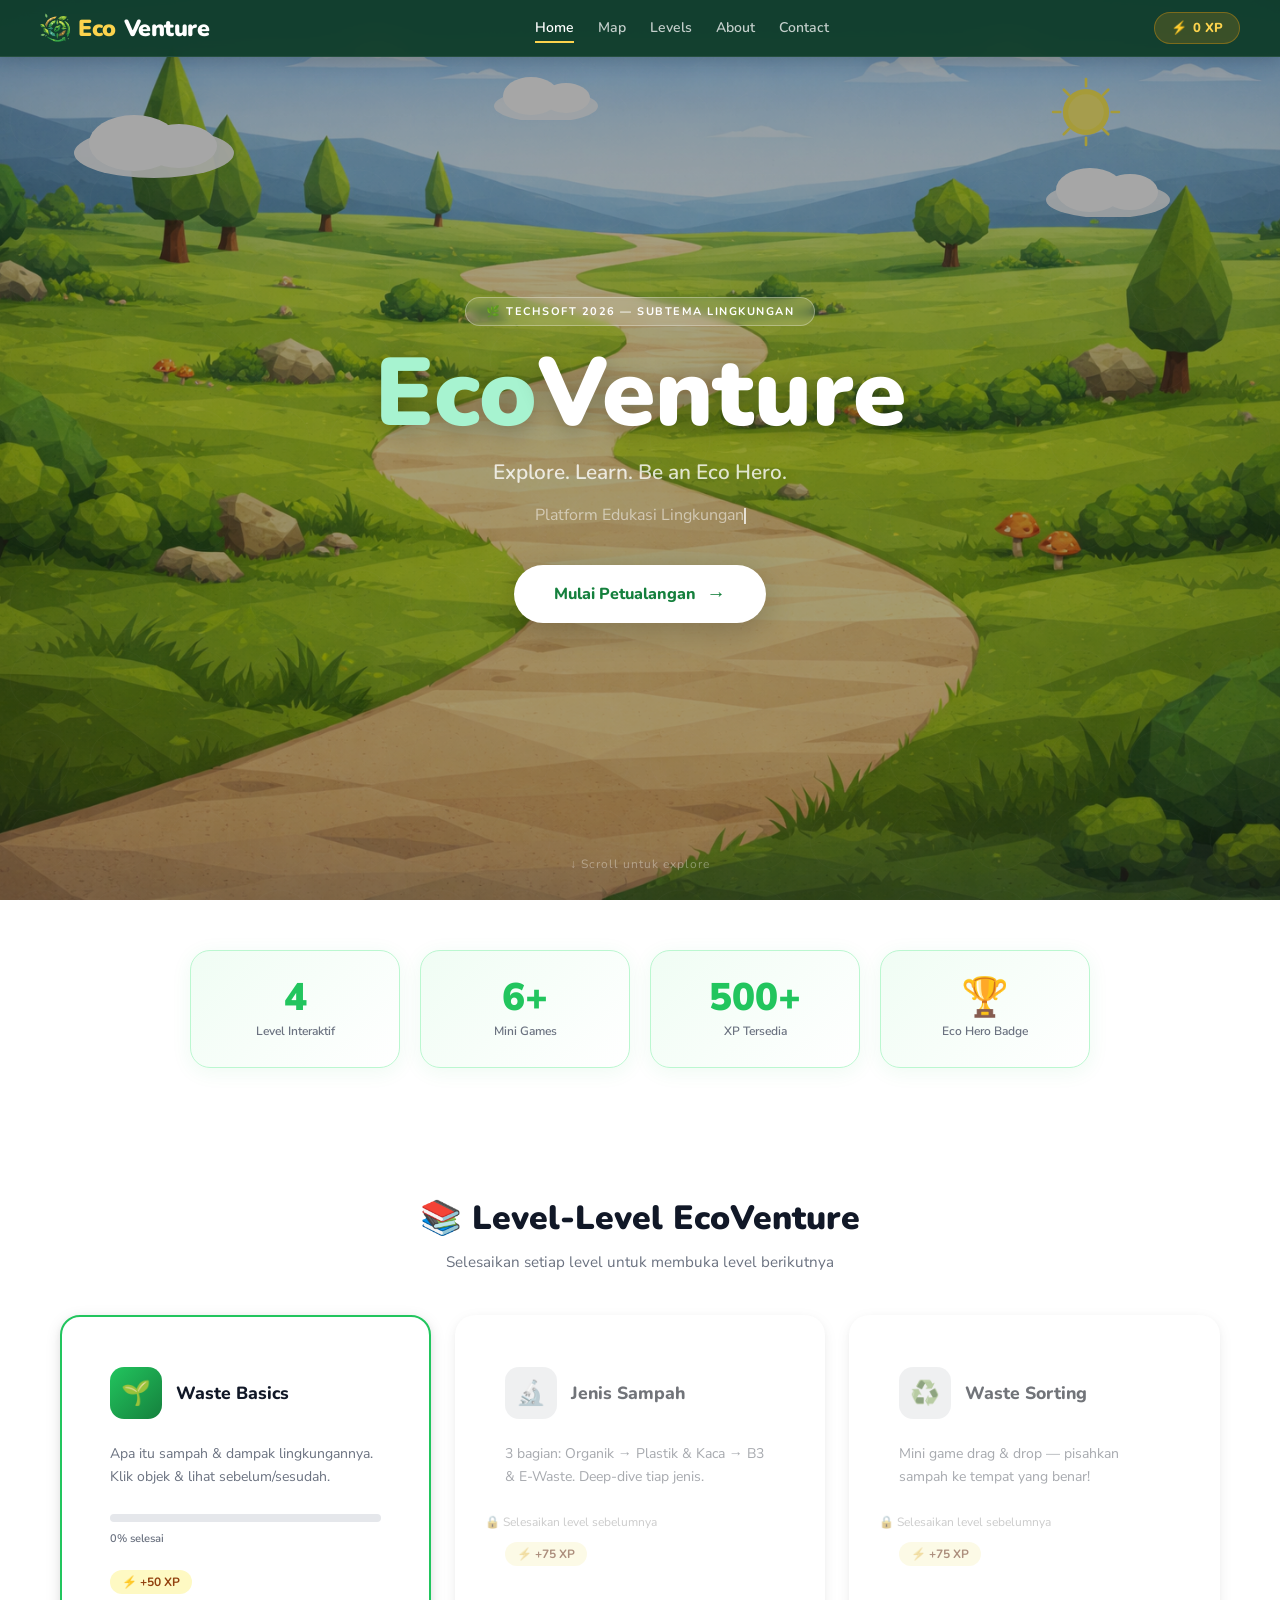
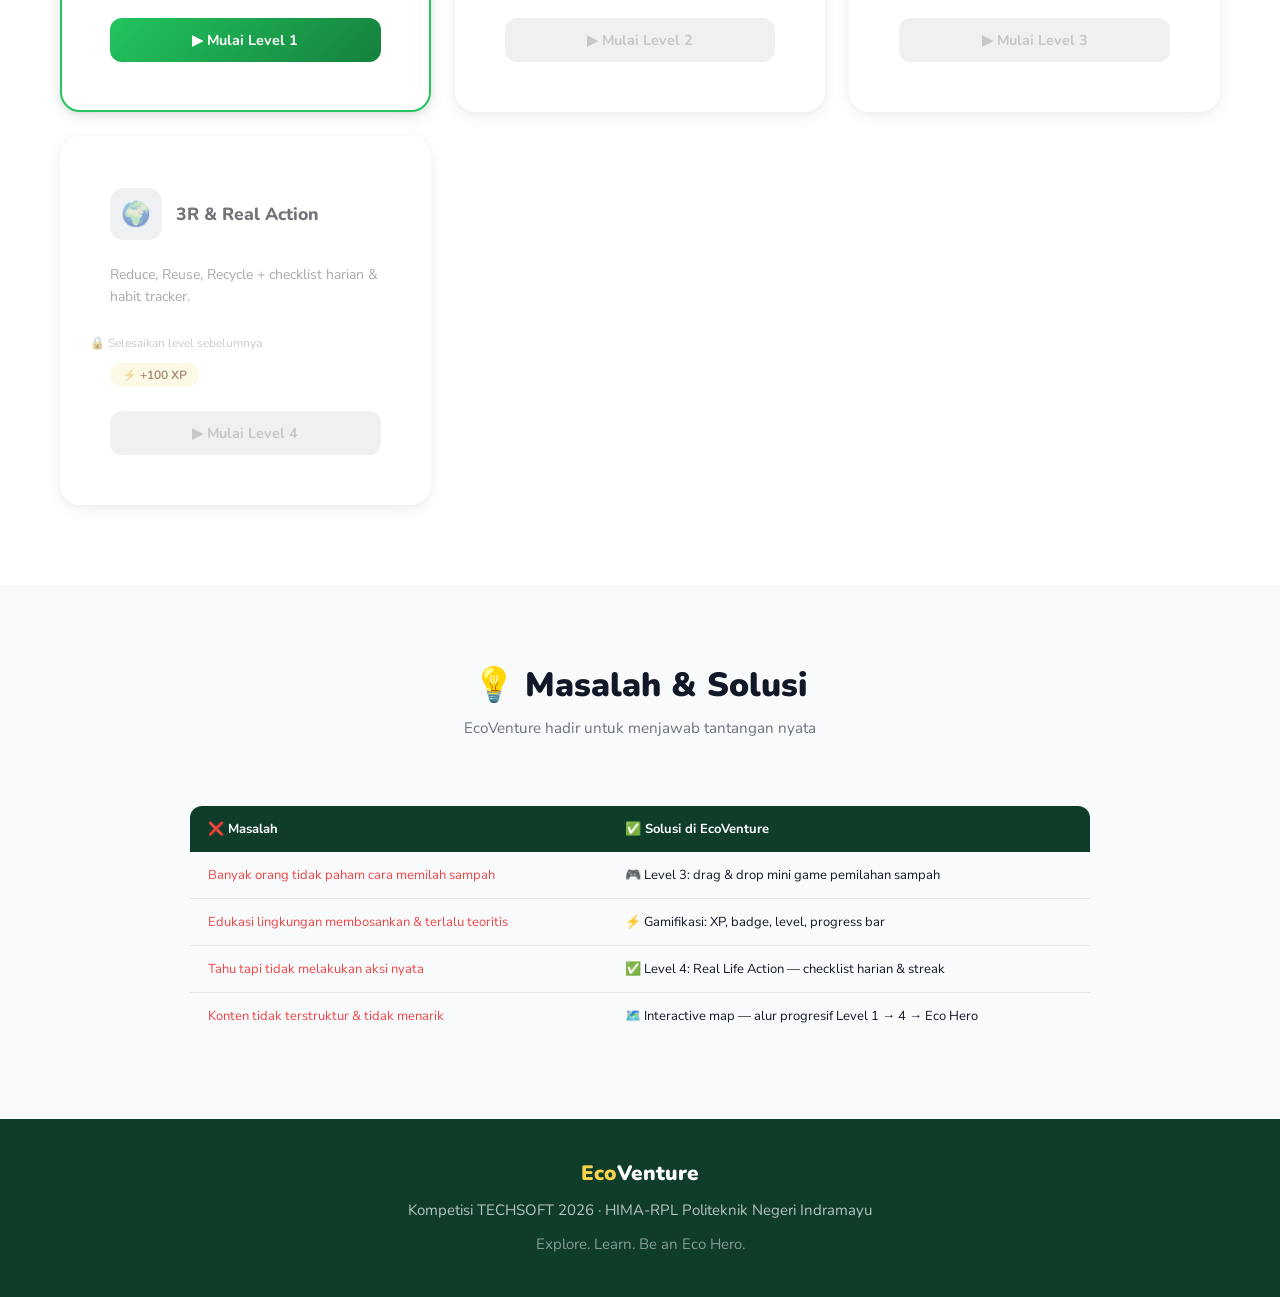
==== commit 45441c47: "Remove emoji from footer logo" ====
--- a/index.html
+++ b/index.html
@@ -337,7 +337,7 @@
 </div>
 
 <footer>
-  <div class="footer-logo">🌿 <span>Eco</span>Venture</div>
+  <div class="footer-logo"> <span>Eco</span>Venture</div>
   <p>Kompetisi TECHSOFT 2026 · HIMA-RPL Politeknik Negeri Indramayu</p>
   <p style="margin-top:8px;opacity:.7">Explore. Learn. Be an Eco Hero.</p>
 </footer>
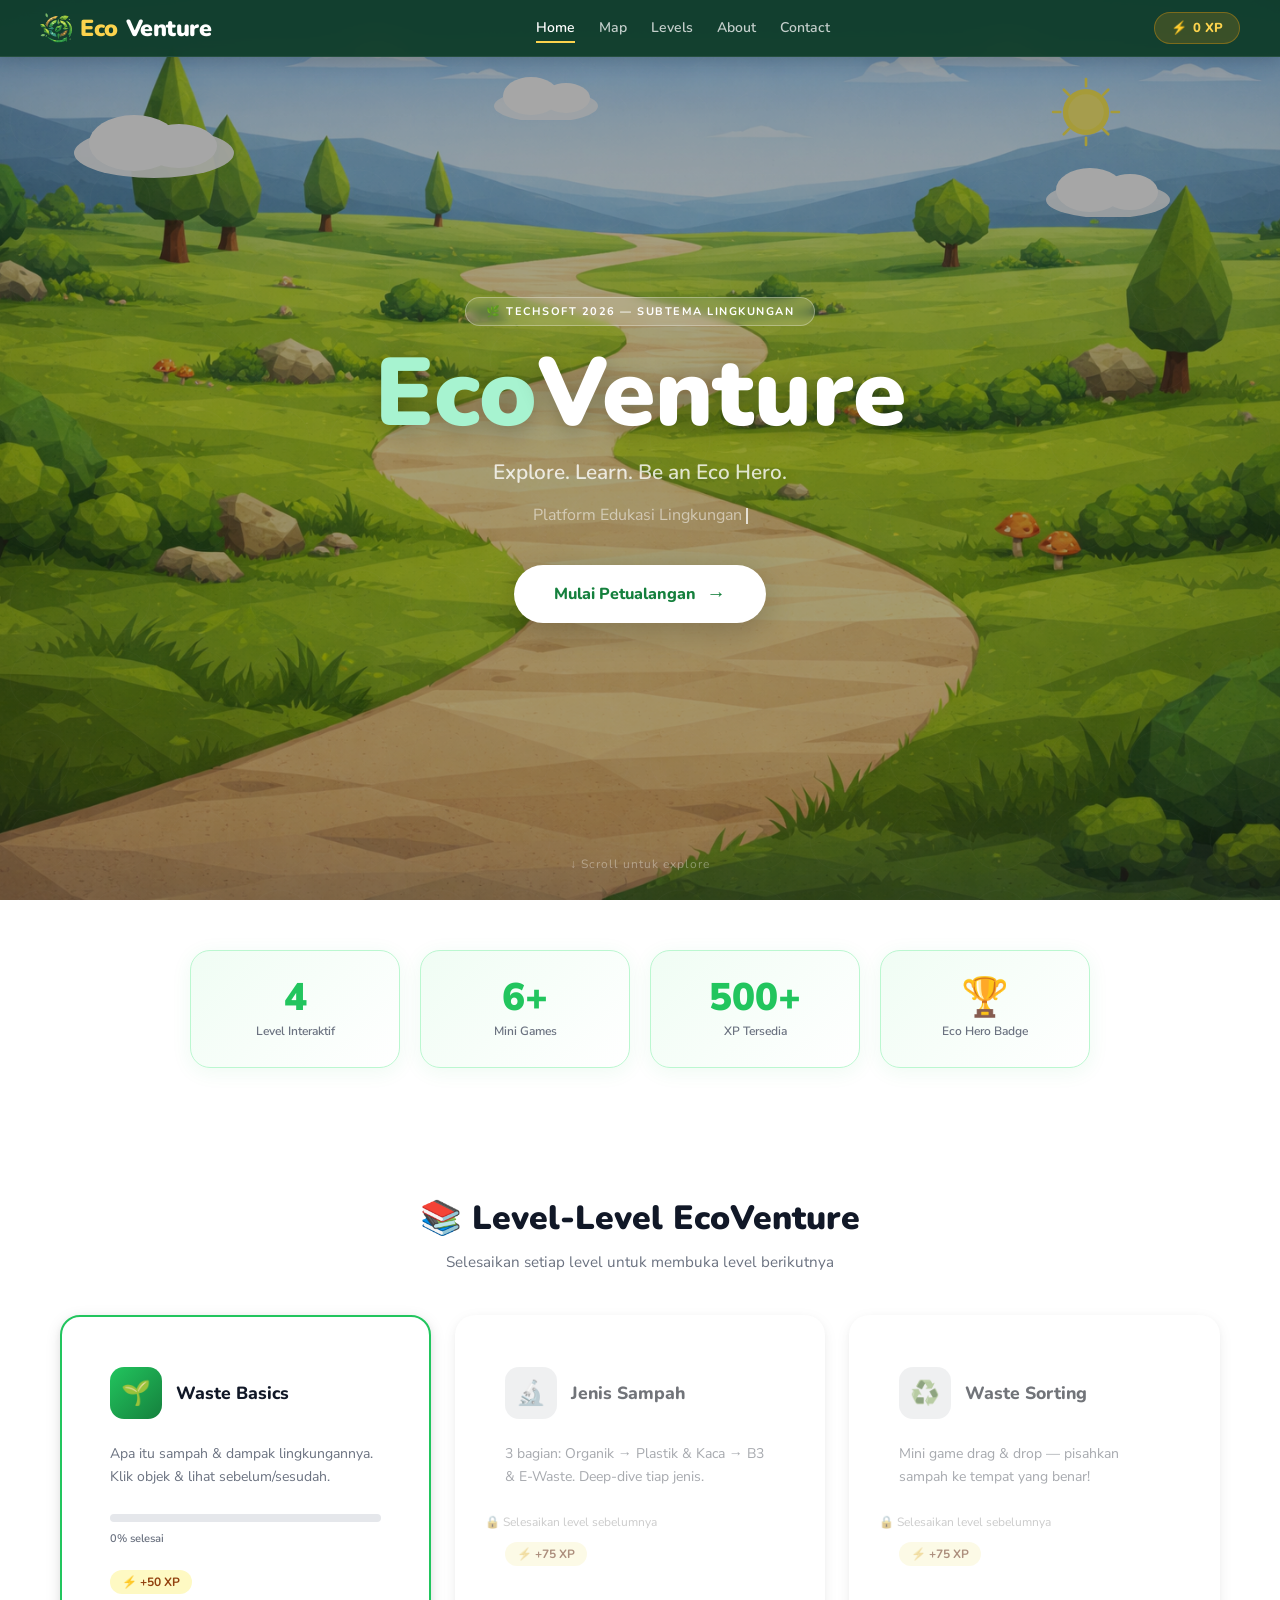
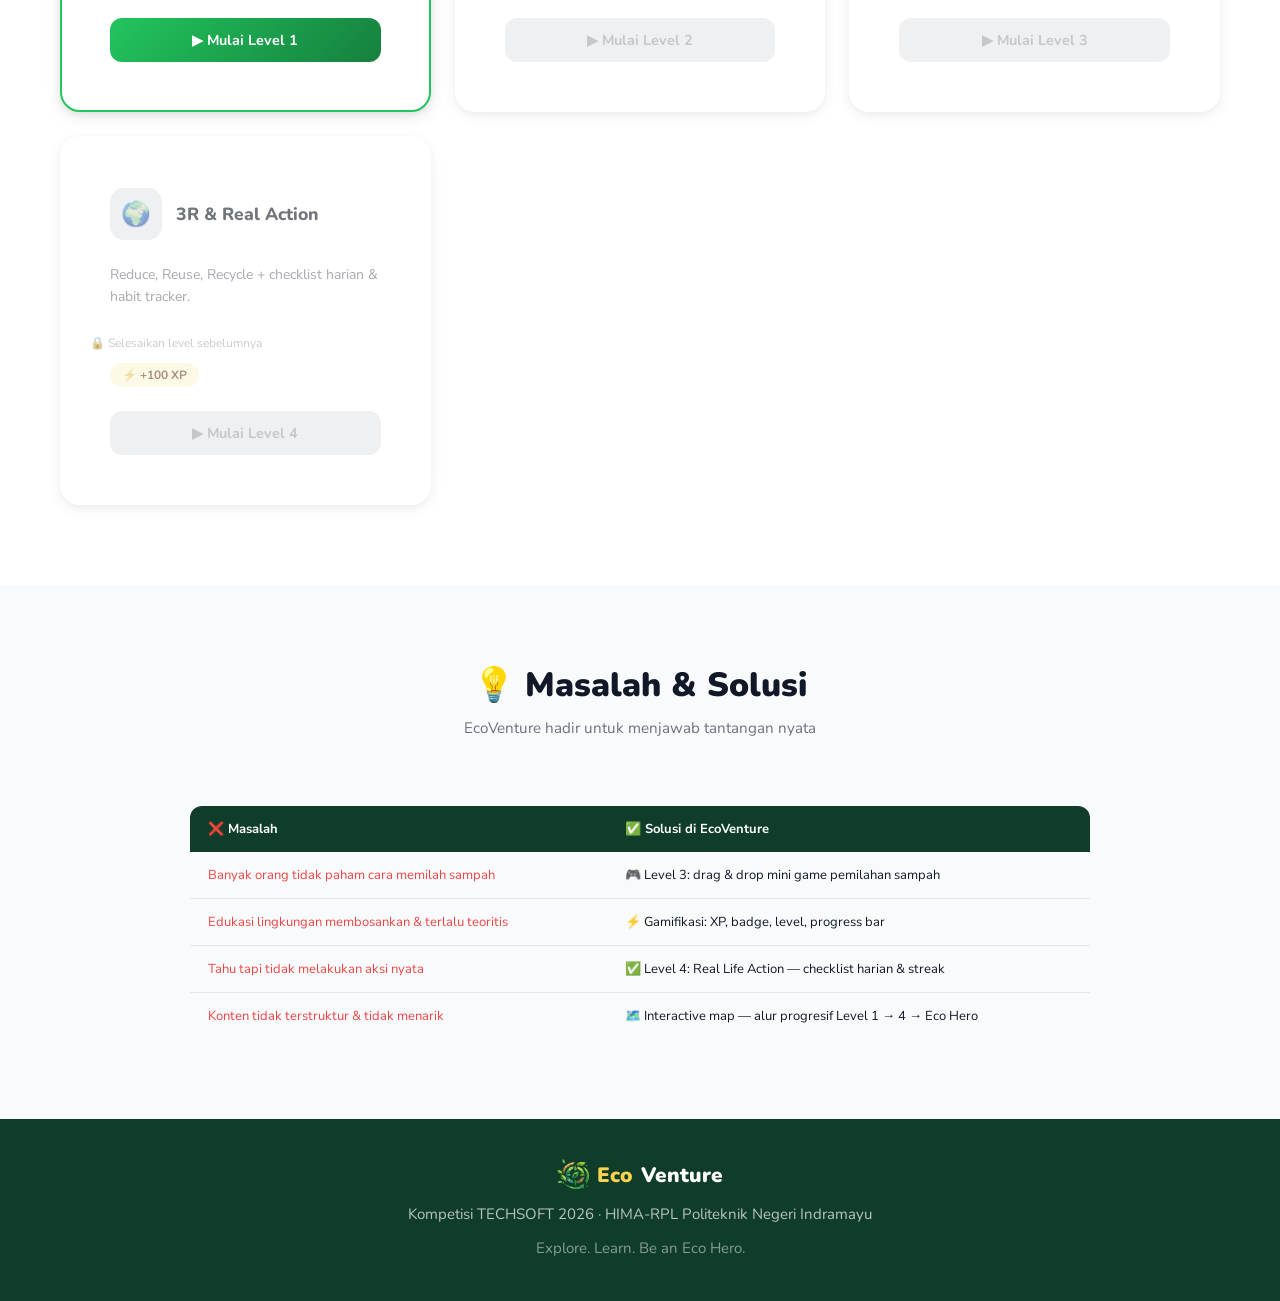
==== commit 75ce3ca2: "Fix background image path and update footer logo" ====
--- a/index.html
+++ b/index.html
@@ -15,7 +15,7 @@
 /* ── Hero ── */
 .hero {
   min-height: 100vh;
-  background: url('/assets/land1.png') center/cover no-repeat;
+  background: url('assets/land1.png') center/cover no-repeat;
   position: relative;
   overflow: hidden;
 
@@ -217,6 +217,19 @@
 .section-sub { text-align: center; color: #6B7280; font-size: .95rem; margin-bottom: 40px; }
 .reveal { opacity:0; transform:translateY(30px); transition:.6s ease; }
 .reveal.visible { opacity:1; transform:none; }
+
+.logo {
+  display: flex;
+  align-items: center;
+  justify-content: center; /* ini bikin ke tengah */
+  gap: 8px;
+}
+
+.logo-icon {
+  width: 32px; /* atur sesuai kebutuhan */
+  height: 32px;
+  object-fit: contain;
+}
 </style>
 </head>
 <body>
@@ -286,10 +299,6 @@
   </div>
 </div>
 
-<!-- ══════ MAP ══════ -->
-<div class="map-scene">
-  <div id="root"></div>
-</div>
 
 <!-- ══════ LEVELS GRID ══════ -->
 <section id="levels-section" class="section section-bg-white">
@@ -337,7 +346,11 @@
 </div>
 
 <footer>
-  <div class="footer-logo"> <span>Eco</span>Venture</div>
+  <div class="footer-logo">
+  <a href="index.html" class="logo">
+    <img src="assets/logo.svg" alt="EcoVenture Logo" class="logo-icon">
+    <span>Eco</span>Venture
+    </a></div>
   <p>Kompetisi TECHSOFT 2026 · HIMA-RPL Politeknik Negeri Indramayu</p>
   <p style="margin-top:8px;opacity:.7">Explore. Learn. Be an Eco Hero.</p>
 </footer>
@@ -420,7 +433,7 @@
   if(si<stories.length-1){si++;renderStory();}
   else{
     introModal.classList.remove('open');
-    document.getElementById('map-section').scrollIntoView({behavior:'smooth'});
+    document.getElementById('levels-section').scrollIntoView({behavior:'smooth'});
     showNotif('🌿 Selamat datang, Eco Explorer!');
     showXPToast(5,'Intro selesai');
     EcoState.addXP(5); updateNavXP();
